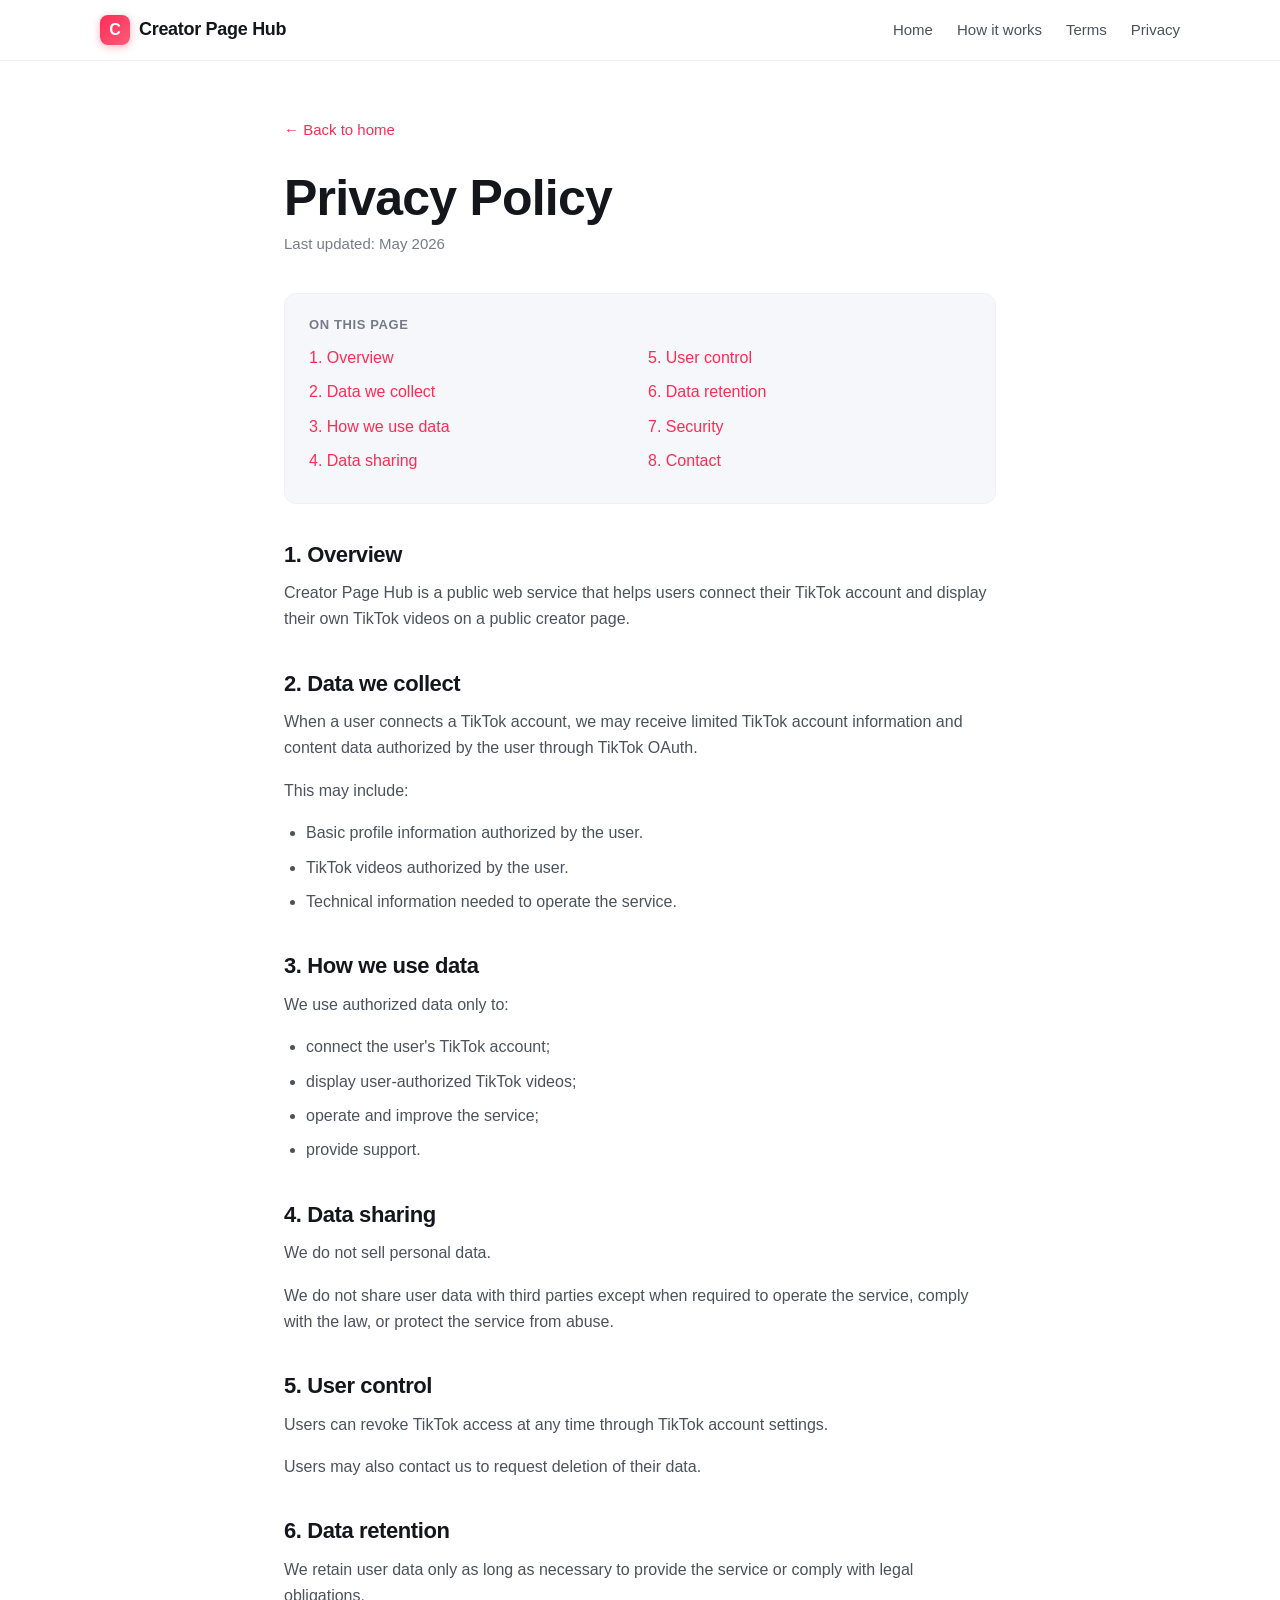
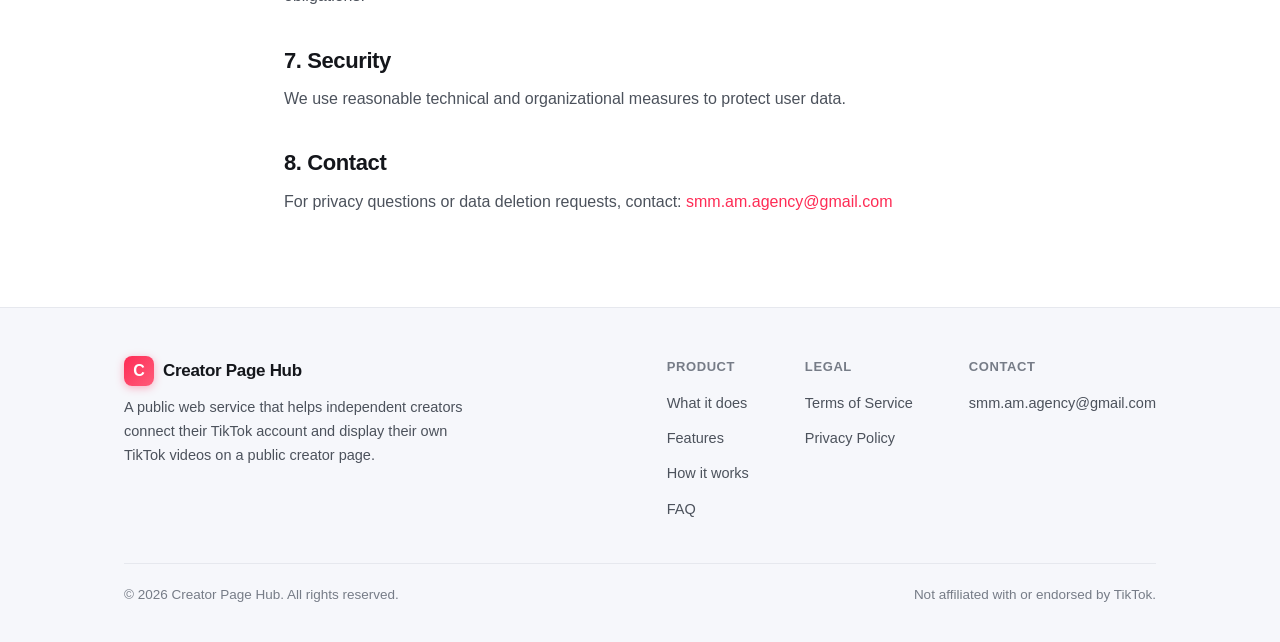
==== privacy.html @ 884001a1 "Creator Page Hub — public landing for TikTok creators (index, terms, privacy)" ====
<!DOCTYPE html>
<html lang="en">
<head>
  <meta charset="UTF-8" />
  <meta name="viewport" content="width=device-width, initial-scale=1.0" />
  <title>Privacy Policy — Creator Page Hub</title>
  <meta name="description" content="Privacy Policy for Creator Page Hub, a public web service that helps users connect their TikTok account and display their own TikTok videos on a public creator page." />

  <link rel="stylesheet" href="style.css" />
</head>
<body>

  <header class="site">
    <div class="container header-inner">
      <a class="brand" href="index.html"><span class="logo">C</span> Creator Page Hub</a>
      <nav class="main">
        <ul>
          <li><a href="index.html">Home</a></li>
          <li><a href="index.html#how-it-works">How it works</a></li>
          <li><a href="terms.html">Terms</a></li>
          <li><a href="privacy.html">Privacy</a></li>
        </ul>
      </nav>
    </div>
  </header>

  <main>
    <section class="legal">
      <div class="container legal-wrap">
        <a class="back-link" href="index.html">&larr; Back to home</a>
        <h1>Privacy Policy</h1>
        <p class="updated">Last updated: May 2026</p>

        <div class="legal-toc">
          <strong>On this page</strong>
          <ul>
            <li><a href="#overview">1. Overview</a></li>
            <li><a href="#collect">2. Data we collect</a></li>
            <li><a href="#use">3. How we use data</a></li>
            <li><a href="#sharing">4. Data sharing</a></li>
            <li><a href="#control">5. User control</a></li>
            <li><a href="#retention">6. Data retention</a></li>
            <li><a href="#security">7. Security</a></li>
            <li><a href="#contact">8. Contact</a></li>
          </ul>
        </div>

        <h2 id="overview">1. Overview</h2>
        <p>Creator Page Hub is a public web service that helps users connect their TikTok account and display their own TikTok videos on a public creator page.</p>

        <h2 id="collect">2. Data we collect</h2>
        <p>When a user connects a TikTok account, we may receive limited TikTok account information and content data authorized by the user through TikTok OAuth.</p>
        <p>This may include:</p>
        <ul>
          <li>Basic profile information authorized by the user.</li>
          <li>TikTok videos authorized by the user.</li>
          <li>Technical information needed to operate the service.</li>
        </ul>

        <h2 id="use">3. How we use data</h2>
        <p>We use authorized data only to:</p>
        <ul>
          <li>connect the user's TikTok account;</li>
          <li>display user-authorized TikTok videos;</li>
          <li>operate and improve the service;</li>
          <li>provide support.</li>
        </ul>

        <h2 id="sharing">4. Data sharing</h2>
        <p>We do not sell personal data.</p>
        <p>We do not share user data with third parties except when required to operate the service, comply with the law, or protect the service from abuse.</p>

        <h2 id="control">5. User control</h2>
        <p>Users can revoke TikTok access at any time through TikTok account settings.</p>
        <p>Users may also contact us to request deletion of their data.</p>

        <h2 id="retention">6. Data retention</h2>
        <p>We retain user data only as long as necessary to provide the service or comply with legal obligations.</p>

        <h2 id="security">7. Security</h2>
        <p>We use reasonable technical and organizational measures to protect user data.</p>

        <h2 id="contact">8. Contact</h2>
        <p>For privacy questions or data deletion requests, contact: <a href="mailto:smm.am.agency@gmail.com">smm.am.agency@gmail.com</a></p>
      </div>
    </section>
  </main>

  <footer class="site">
    <div class="container">
      <div class="footer-top">
        <div>
          <div class="brand"><span class="logo">C</span> Creator Page Hub</div>
          <p class="footer-about">A public web service that helps independent creators connect their TikTok account and display their own TikTok videos on a public creator page.</p>
        </div>
        <div class="footer-cols">
          <div class="footer-col">
            <h4>Product</h4>
            <ul>
              <li><a href="index.html#what">What it does</a></li>
              <li><a href="index.html#features">Features</a></li>
              <li><a href="index.html#how-it-works">How it works</a></li>
              <li><a href="index.html#faq">FAQ</a></li>
            </ul>
          </div>
          <div class="footer-col">
            <h4>Legal</h4>
            <ul>
              <li><a href="terms.html">Terms of Service</a></li>
              <li><a href="privacy.html">Privacy Policy</a></li>
            </ul>
          </div>
          <div class="footer-col">
            <h4>Contact</h4>
            <ul>
              <li><a href="mailto:smm.am.agency@gmail.com">smm.am.agency@gmail.com</a></li>
            </ul>
          </div>
        </div>
      </div>
      <div class="footer-bottom">
        <span>© 2026 Creator Page Hub. All rights reserved.</span>
        <span>Not affiliated with or endorsed by TikTok.</span>
      </div>
    </div>
  </footer>

</body>
</html>
---- style.css ----
:root {
  --bg: #ffffff;
  --bg-alt: #f6f7fb;
  --bg-dark: #0e1116;
  --text: #14161b;
  --text-soft: #4c525c;
  --text-mut: #767c87;
  --accent: #fe2c55;
  --accent-hover: #e02049;
  --cyan: #20c9d6;
  --ink: #0b1f3a;
  --border: #e6e8ee;
  --border-soft: #eef0f4;
  --maxw: 1080px;
  --radius: 12px;
  --shadow: 0 1px 2px rgba(16,22,30,.04), 0 8px 24px rgba(16,22,30,.06);
  --shadow-lg: 0 12px 48px rgba(16,22,30,.14);
}

* { box-sizing: border-box; }
html { scroll-behavior: smooth; }

body {
  margin: 0;
  font-family: -apple-system, BlinkMacSystemFont, "Segoe UI", Roboto, Helvetica, Arial, sans-serif;
  color: var(--text);
  background: var(--bg);
  line-height: 1.65;
  -webkit-font-smoothing: antialiased;
}

a { color: var(--accent); text-decoration: none; }
a:hover { text-decoration: underline; }

.container {
  max-width: var(--maxw);
  margin: 0 auto;
  padding: 0 24px;
}

.eyebrow {
  display: block;
  font-size: 13px;
  font-weight: 700;
  letter-spacing: 0.8px;
  text-transform: uppercase;
  color: var(--accent);
  margin: 0 0 12px;
}

/* ---------- Header ---------- */
header.site {
  position: sticky;
  top: 0;
  background: rgba(255, 255, 255, 0.92);
  border-bottom: 1px solid var(--border-soft);
  backdrop-filter: saturate(180%) blur(10px);
  z-index: 100;
}
.header-inner {
  display: flex;
  align-items: center;
  justify-content: space-between;
  flex-wrap: wrap;
  gap: 12px;
  padding: 15px 0;
}
.brand {
  display: inline-flex;
  align-items: center;
  gap: 9px;
  font-size: 18px;
  font-weight: 700;
  letter-spacing: -0.3px;
  color: var(--text);
}
.brand:hover { text-decoration: none; }
.brand .logo {
  width: 30px; height: 30px;
  border-radius: 8px;
  background: linear-gradient(135deg, var(--accent), #ff5c7a);
  display: inline-flex; align-items: center; justify-content: center;
  color: #fff; font-weight: 800; font-size: 16px;
  box-shadow: 0 2px 8px rgba(254,44,85,.35);
}
nav.main ul {
  list-style: none;
  display: flex;
  align-items: center;
  flex-wrap: wrap;
  gap: 24px;
  margin: 0;
  padding: 0;
}
nav.main a {
  color: var(--text-soft);
  font-size: 15px;
  font-weight: 500;
}
nav.main a:hover { color: var(--accent); text-decoration: none; }

/* ---------- Buttons ---------- */
.btn {
  display: inline-flex;
  align-items: center;
  gap: 8px;
  padding: 13px 24px;
  border-radius: 9px;
  font-weight: 600;
  font-size: 15.5px;
  border: 1px solid transparent;
  cursor: pointer;
  transition: transform .08s ease, background .15s ease, box-shadow .15s ease;
}
.btn:active { transform: translateY(1px); }
.btn-primary {
  background: var(--accent);
  color: #fff;
  box-shadow: 0 4px 14px rgba(254,44,85,.28);
}
.btn-primary:hover { background: var(--accent-hover); text-decoration: none; box-shadow: 0 6px 18px rgba(254,44,85,.34); }
.btn-secondary {
  background: #fff;
  color: var(--ink);
  border-color: var(--border);
}
.btn-secondary:hover { background: var(--bg-alt); text-decoration: none; }
.btn-sm { padding: 9px 18px; font-size: 14.5px; }
.btn-ghost { background: transparent; color: var(--ink); border-color: var(--border); }
.btn-ghost:hover { background: var(--bg-alt); text-decoration: none; }
.btn-row { display: flex; flex-wrap: wrap; gap: 12px; margin-top: 6px; }

/* ---------- Sections ---------- */
main section { padding: 76px 0; }
.divider { border-bottom: 1px solid var(--border-soft); }

h1 {
  font-size: clamp(32px, 5.2vw, 50px);
  line-height: 1.1;
  letter-spacing: -0.8px;
  margin: 0 0 18px;
}
h2 {
  font-size: clamp(24px, 3.6vw, 33px);
  line-height: 1.2;
  letter-spacing: -0.4px;
  margin: 0 0 16px;
}
h3 { font-size: 18px; font-weight: 600; margin: 0 0 8px; color: var(--text); }
p { color: var(--text-soft); margin: 0 0 16px; max-width: 720px; }
.lead { font-size: 18.5px; }
.section-head { max-width: 680px; margin-bottom: 40px; }
.section-head p { font-size: 17px; margin: 0; }

/* ---------- Hero ---------- */
.hero {
  background:
    radial-gradient(900px 420px at 85% -10%, rgba(254,44,85,.10), transparent 60%),
    radial-gradient(700px 380px at 5% 10%, rgba(32,201,214,.10), transparent 55%),
    linear-gradient(180deg, #fff 0%, var(--bg-alt) 100%);
  border-bottom: 1px solid var(--border-soft);
}
.hero-grid {
  display: grid;
  grid-template-columns: 1.1fr 0.9fr;
  gap: 56px;
  align-items: center;
}
.hero h1 { max-width: 11ch; }
.hero p.lead { color: var(--text-soft); max-width: 46ch; }
.badge {
  display: inline-flex;
  align-items: center;
  gap: 8px;
  background: #fff;
  border: 1px solid var(--border);
  color: var(--text-soft);
  font-size: 13px;
  font-weight: 600;
  letter-spacing: 0.2px;
  padding: 7px 14px;
  border-radius: 999px;
  margin-bottom: 22px;
  box-shadow: var(--shadow);
}
.badge .dot { width: 8px; height: 8px; border-radius: 50%; background: #18c07a; box-shadow: 0 0 0 3px rgba(24,192,122,.18); }
.hero-note { font-size: 13.5px; color: var(--text-mut); margin: 18px 0 0; }

/* Creator page mockup */
.mock {
  background: #fff;
  border: 1px solid var(--border);
  border-radius: 20px;
  box-shadow: var(--shadow-lg);
  padding: 22px;
  max-width: 360px;
  margin-left: auto;
}
.mock-bar { display: flex; gap: 6px; margin-bottom: 18px; }
.mock-bar i { width: 10px; height: 10px; border-radius: 50%; background: var(--border); display: inline-block; }
.mock-bar i:first-child { background: #ff5f57; }
.mock-bar i:nth-child(2) { background: #febc2e; }
.mock-bar i:nth-child(3) { background: #28c840; }
.mock-profile { display: flex; align-items: center; gap: 14px; margin-bottom: 6px; }
.mock-avatar {
  width: 56px; height: 56px; border-radius: 50%;
  background: linear-gradient(135deg, var(--accent), var(--cyan));
  flex: 0 0 auto;
}
.mock-name { font-weight: 700; font-size: 17px; color: var(--text); }
.mock-handle { font-size: 14px; color: var(--text-mut); }
.mock-stats { display: flex; gap: 22px; margin: 14px 0 18px; }
.mock-stats div { font-size: 13px; color: var(--text-mut); }
.mock-stats b { display: block; font-size: 16px; color: var(--text); }
.mock-grid { display: grid; grid-template-columns: repeat(3, 1fr); gap: 8px; }
.mock-grid span {
  display: block;
  aspect-ratio: 9 / 13;
  border-radius: 8px;
  background: linear-gradient(160deg, #f1f3f8, #e7eaf1);
  position: relative;
  overflow: hidden;
}
.mock-grid span::after {
  content: "";
  position: absolute; inset: 0;
  background: linear-gradient(135deg, rgba(254,44,85,.16), rgba(32,201,214,.16));
}
.mock-grid span:nth-child(2)::after { background: linear-gradient(135deg, rgba(32,201,214,.20), rgba(254,44,85,.10)); }
.mock-grid span:nth-child(4)::after { background: linear-gradient(135deg, rgba(254,44,85,.22), rgba(32,201,214,.08)); }
.mock-grid span:nth-child(6)::after { background: linear-gradient(135deg, rgba(32,201,214,.16), rgba(254,44,85,.18)); }
.mock-grid span::before {
  content: "▶";
  position: absolute; z-index: 1;
  left: 50%; top: 50%; transform: translate(-50%,-50%);
  color: rgba(255,255,255,.92); font-size: 14px;
}

/* ---------- Trust strip ---------- */
.trust { background: var(--bg-dark); color: #cfd4dc; }
.trust .container { padding-top: 26px; padding-bottom: 26px; }
.trust ul {
  list-style: none; margin: 0; padding: 0;
  display: flex; flex-wrap: wrap; gap: 14px 30px; justify-content: center;
}
.trust li { display: inline-flex; align-items: center; gap: 9px; font-size: 14.5px; font-weight: 500; }
.trust .check { color: var(--cyan); flex: 0 0 auto; }

/* ---------- Bullets / lists ---------- */
ul.plain { margin: 0 0 16px; padding-left: 22px; max-width: 720px; color: var(--text-soft); }
ul.plain li { margin-bottom: 10px; }

ul.checks { list-style: none; margin: 0; padding: 0; max-width: 720px; }
ul.checks li {
  position: relative;
  padding-left: 34px;
  margin-bottom: 14px;
  color: var(--text-soft);
}
ul.checks li::before {
  content: "✓";
  position: absolute; left: 0; top: 1px;
  width: 22px; height: 22px; border-radius: 6px;
  background: rgba(254,44,85,.10); color: var(--accent);
  display: inline-flex; align-items: center; justify-content: center;
  font-size: 13px; font-weight: 700;
}

/* ---------- Feature cards ---------- */
.cards {
  display: grid;
  grid-template-columns: repeat(auto-fit, minmax(240px, 1fr));
  gap: 18px;
}
.card {
  border: 1px solid var(--border);
  border-radius: var(--radius);
  padding: 26px 24px;
  background: var(--bg);
  box-shadow: var(--shadow);
}
.card .ico {
  width: 44px; height: 44px; border-radius: 11px;
  background: var(--bg-alt);
  display: inline-flex; align-items: center; justify-content: center;
  margin-bottom: 16px; color: var(--accent);
}
.card .num {
  display: inline-flex; align-items: center; justify-content: center;
  width: 38px; height: 38px; border-radius: 10px;
  background: linear-gradient(135deg, var(--accent), #ff5c7a);
  color: #fff; font-weight: 700; margin-bottom: 16px;
  box-shadow: 0 3px 10px rgba(254,44,85,.3);
}
.card p { margin: 0; font-size: 15px; }

.alt-bg { background: var(--bg-alt); }

/* ---------- Split (who it's for) ---------- */
.split { display: grid; grid-template-columns: 1fr 1fr; gap: 48px; align-items: center; }
.audience { display: grid; grid-template-columns: 1fr 1fr; gap: 12px; }
.pill {
  background: #fff; border: 1px solid var(--border); border-radius: 10px;
  padding: 16px 18px; font-weight: 600; font-size: 15px; color: var(--text);
  box-shadow: var(--shadow);
}
.pill span { display: block; font-weight: 400; font-size: 13.5px; color: var(--text-mut); margin-top: 2px; }

/* ---------- FAQ ---------- */
.faq { max-width: 760px; }
.faq details {
  border: 1px solid var(--border);
  border-radius: 10px;
  padding: 0 20px;
  margin-bottom: 12px;
  background: #fff;
}
.faq summary {
  list-style: none;
  cursor: pointer;
  padding: 18px 0;
  font-weight: 600;
  font-size: 16px;
  color: var(--text);
  display: flex;
  justify-content: space-between;
  align-items: center;
  gap: 16px;
}
.faq summary::-webkit-details-marker { display: none; }
.faq summary::after { content: "+"; color: var(--accent); font-size: 22px; font-weight: 400; line-height: 1; }
.faq details[open] summary::after { content: "–"; }
.faq details p { margin: 0 0 18px; font-size: 15px; }

/* ---------- CTA band ---------- */
.cta { background: linear-gradient(135deg, #14161b, #1d212b); color: #fff; }
.cta .container { text-align: center; }
.cta h2 { color: #fff; }
.cta p { color: #b9bfc9; margin: 0 auto 26px; max-width: 560px; font-size: 17px; }
.cta .btn-row { justify-content: center; }
.cta .btn-secondary { background: rgba(255,255,255,.08); color: #fff; border-color: rgba(255,255,255,.18); }
.cta .btn-secondary:hover { background: rgba(255,255,255,.14); }

/* ---------- Footer ---------- */
footer.site { padding: 48px 0 36px; background: var(--bg-alt); border-top: 1px solid var(--border); }
.footer-top { display: flex; flex-wrap: wrap; justify-content: space-between; gap: 28px; }
.footer-top .brand { font-size: 17px; margin-bottom: 10px; }
.footer-about { max-width: 360px; font-size: 14.5px; color: var(--text-soft); margin: 0; }
.footer-col h4 { font-size: 13px; text-transform: uppercase; letter-spacing: .6px; color: var(--text-mut); margin: 0 0 12px; }
.footer-col ul { list-style: none; margin: 0; padding: 0; }
.footer-col li { margin-bottom: 9px; }
.footer-col a { color: var(--text-soft); font-size: 14.5px; }
.footer-cols { display: flex; gap: 56px; flex-wrap: wrap; }
.footer-bottom {
  margin-top: 32px; padding-top: 20px; border-top: 1px solid var(--border);
  display: flex; flex-wrap: wrap; justify-content: space-between; gap: 10px;
  font-size: 13.5px; color: var(--text-mut);
}

/* ---------- Legal pages ---------- */
.legal { padding: 56px 0 76px; }
.legal-wrap { max-width: 760px; }
.legal h1 { margin-bottom: 6px; }
.legal .updated { color: var(--text-mut); font-size: 15px; margin-bottom: 36px; }
.legal h2 { font-size: 22px; margin-top: 38px; margin-bottom: 12px; }
.legal p, .legal li { color: var(--text-soft); }
.legal ul { padding-left: 22px; max-width: 720px; }
.legal ul li { margin-bottom: 8px; }
.back-link { display: inline-flex; align-items: center; gap: 6px; margin-bottom: 28px; font-size: 15px; font-weight: 500; }
.legal-toc {
  background: var(--bg-alt); border: 1px solid var(--border-soft);
  border-radius: 12px; padding: 20px 24px; margin-bottom: 8px;
}
.legal-toc strong { display: block; font-size: 13px; text-transform: uppercase; letter-spacing: .6px; color: var(--text-mut); margin-bottom: 10px; }
.legal-toc ul { list-style: none; margin: 0; padding: 0; columns: 2; }
.legal-toc li { margin-bottom: 7px; }

/* ---------- Responsive ---------- */
@media (max-width: 860px) {
  .hero-grid { grid-template-columns: 1fr; gap: 40px; }
  .mock { margin: 0 auto; }
  .split { grid-template-columns: 1fr; gap: 28px; }
}
@media (max-width: 640px) {
  main section { padding: 52px 0; }
  .header-inner { justify-content: center; text-align: center; }
  nav.main ul { justify-content: center; gap: 16px; }
  .footer-top { justify-content: flex-start; }
  .footer-cols { gap: 36px; }
  .legal-toc ul { columns: 1; }
}
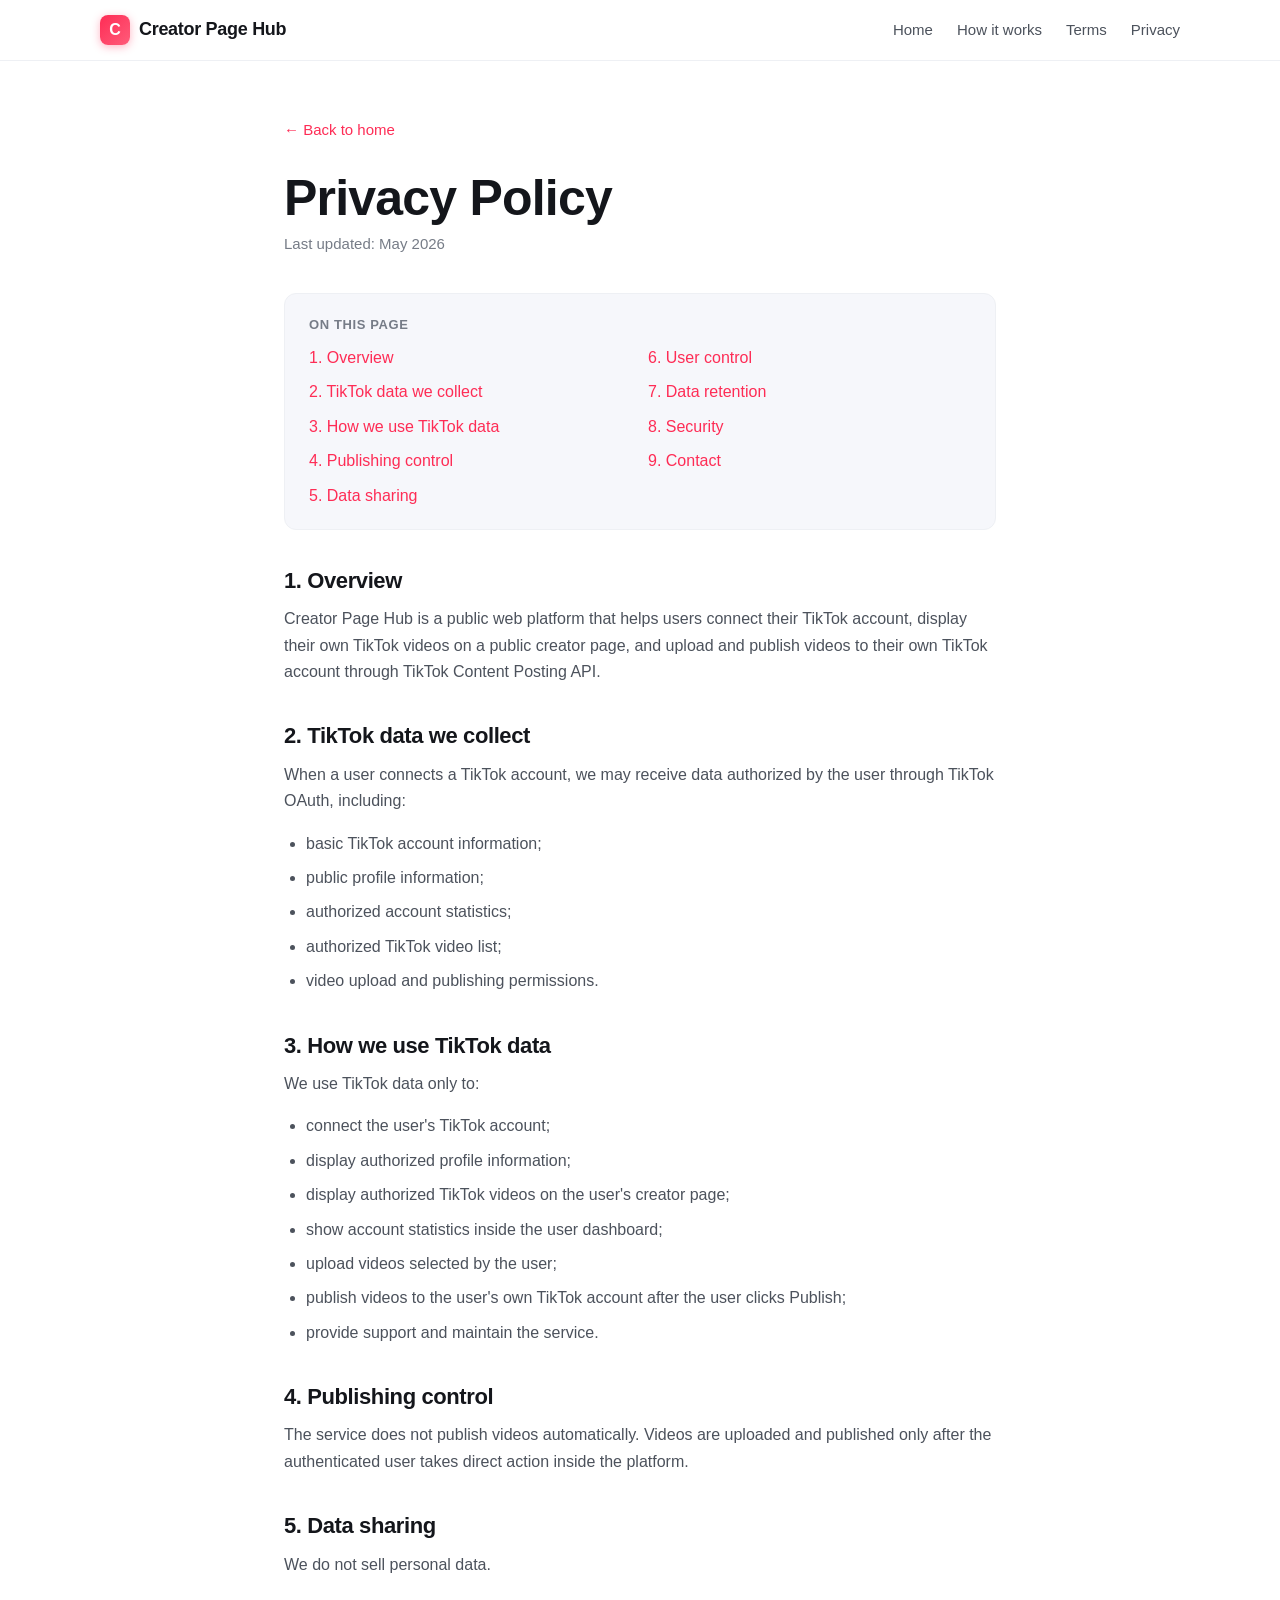
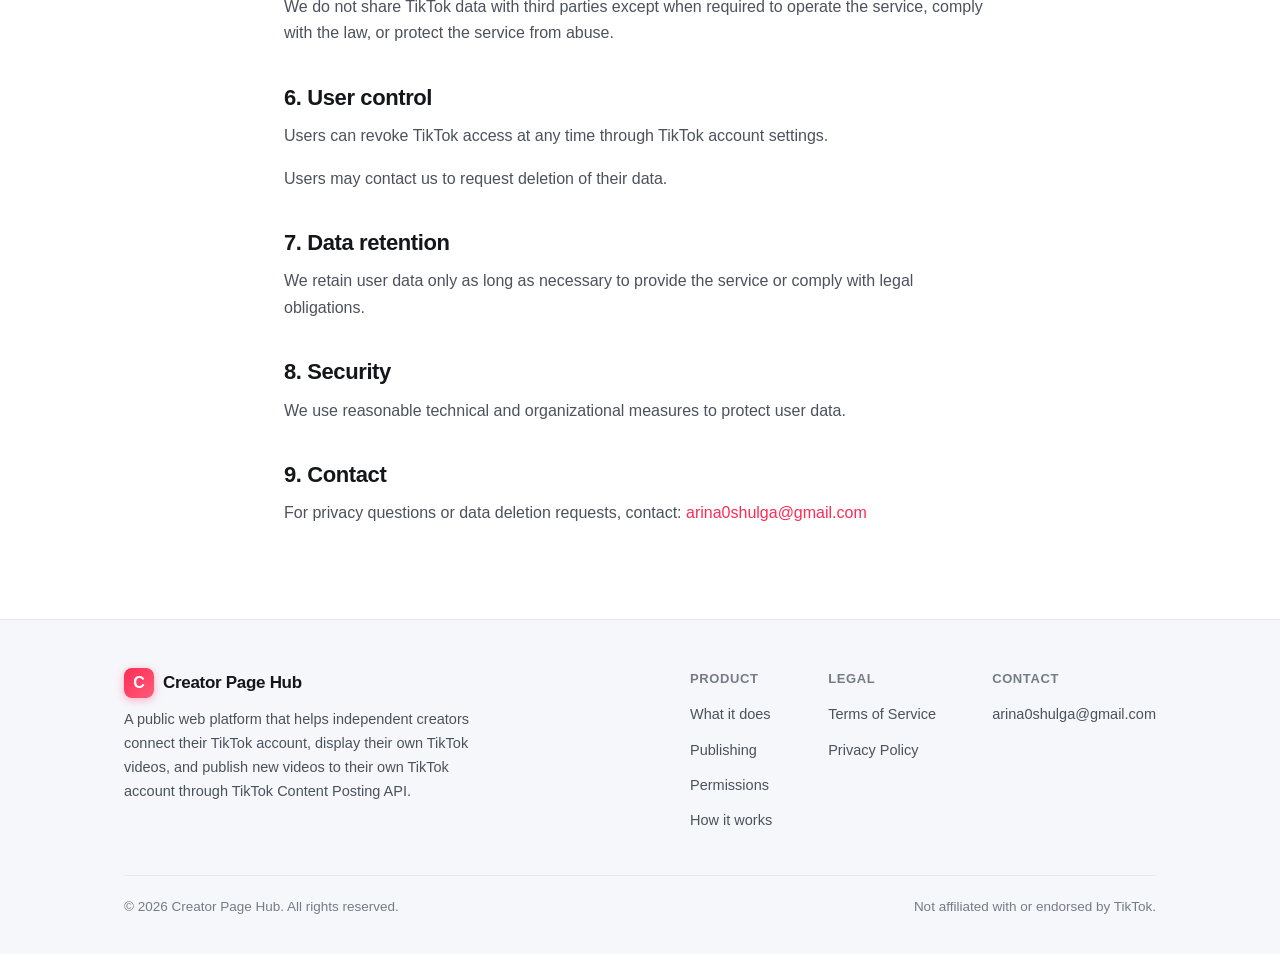
==== commit e047f6ef: "Update site for TikTok Content Posting API: publishing, permissions, 5-step flow, user control; upda" ====
--- a/privacy.html
+++ b/privacy.html
@@ -4,7 +4,7 @@
   <meta charset="UTF-8" />
   <meta name="viewport" content="width=device-width, initial-scale=1.0" />
   <title>Privacy Policy — Creator Page Hub</title>
-  <meta name="description" content="Privacy Policy for Creator Page Hub, a public web service that helps users connect their TikTok account and display their own TikTok videos on a public creator page." />
+  <meta name="description" content="Privacy Policy for Creator Page Hub, a public web platform that helps users connect their TikTok account, display their own TikTok videos, and publish videos to their own TikTok account through the TikTok Content Posting API." />
 
   <link rel="stylesheet" href="style.css" />
 </head>
@@ -35,53 +35,61 @@
           <strong>On this page</strong>
           <ul>
             <li><a href="#overview">1. Overview</a></li>
-            <li><a href="#collect">2. Data we collect</a></li>
-            <li><a href="#use">3. How we use data</a></li>
-            <li><a href="#sharing">4. Data sharing</a></li>
-            <li><a href="#control">5. User control</a></li>
-            <li><a href="#retention">6. Data retention</a></li>
-            <li><a href="#security">7. Security</a></li>
-            <li><a href="#contact">8. Contact</a></li>
+            <li><a href="#collect">2. TikTok data we collect</a></li>
+            <li><a href="#use">3. How we use TikTok data</a></li>
+            <li><a href="#publishing">4. Publishing control</a></li>
+            <li><a href="#sharing">5. Data sharing</a></li>
+            <li><a href="#control">6. User control</a></li>
+            <li><a href="#retention">7. Data retention</a></li>
+            <li><a href="#security">8. Security</a></li>
+            <li><a href="#contact">9. Contact</a></li>
           </ul>
         </div>
 
         <h2 id="overview">1. Overview</h2>
-        <p>Creator Page Hub is a public web service that helps users connect their TikTok account and display their own TikTok videos on a public creator page.</p>
+        <p>Creator Page Hub is a public web platform that helps users connect their TikTok account, display their own TikTok videos on a public creator page, and upload and publish videos to their own TikTok account through TikTok Content Posting API.</p>
 
-        <h2 id="collect">2. Data we collect</h2>
-        <p>When a user connects a TikTok account, we may receive limited TikTok account information and content data authorized by the user through TikTok OAuth.</p>
-        <p>This may include:</p>
+        <h2 id="collect">2. TikTok data we collect</h2>
+        <p>When a user connects a TikTok account, we may receive data authorized by the user through TikTok OAuth, including:</p>
         <ul>
-          <li>Basic profile information authorized by the user.</li>
-          <li>TikTok videos authorized by the user.</li>
-          <li>Technical information needed to operate the service.</li>
+          <li>basic TikTok account information;</li>
+          <li>public profile information;</li>
+          <li>authorized account statistics;</li>
+          <li>authorized TikTok video list;</li>
+          <li>video upload and publishing permissions.</li>
         </ul>
 
-        <h2 id="use">3. How we use data</h2>
-        <p>We use authorized data only to:</p>
+        <h2 id="use">3. How we use TikTok data</h2>
+        <p>We use TikTok data only to:</p>
         <ul>
           <li>connect the user's TikTok account;</li>
-          <li>display user-authorized TikTok videos;</li>
-          <li>operate and improve the service;</li>
-          <li>provide support.</li>
+          <li>display authorized profile information;</li>
+          <li>display authorized TikTok videos on the user's creator page;</li>
+          <li>show account statistics inside the user dashboard;</li>
+          <li>upload videos selected by the user;</li>
+          <li>publish videos to the user's own TikTok account after the user clicks Publish;</li>
+          <li>provide support and maintain the service.</li>
         </ul>
 
-        <h2 id="sharing">4. Data sharing</h2>
+        <h2 id="publishing">4. Publishing control</h2>
+        <p>The service does not publish videos automatically. Videos are uploaded and published only after the authenticated user takes direct action inside the platform.</p>
+
+        <h2 id="sharing">5. Data sharing</h2>
         <p>We do not sell personal data.</p>
-        <p>We do not share user data with third parties except when required to operate the service, comply with the law, or protect the service from abuse.</p>
+        <p>We do not share TikTok data with third parties except when required to operate the service, comply with the law, or protect the service from abuse.</p>
 
-        <h2 id="control">5. User control</h2>
+        <h2 id="control">6. User control</h2>
         <p>Users can revoke TikTok access at any time through TikTok account settings.</p>
-        <p>Users may also contact us to request deletion of their data.</p>
+        <p>Users may contact us to request deletion of their data.</p>
 
-        <h2 id="retention">6. Data retention</h2>
+        <h2 id="retention">7. Data retention</h2>
         <p>We retain user data only as long as necessary to provide the service or comply with legal obligations.</p>
 
-        <h2 id="security">7. Security</h2>
+        <h2 id="security">8. Security</h2>
         <p>We use reasonable technical and organizational measures to protect user data.</p>
 
-        <h2 id="contact">8. Contact</h2>
-        <p>For privacy questions or data deletion requests, contact: <a href="mailto:smm.am.agency@gmail.com">smm.am.agency@gmail.com</a></p>
+        <h2 id="contact">9. Contact</h2>
+        <p>For privacy questions or data deletion requests, contact: <a href="mailto:arina0shulga@gmail.com">arina0shulga@gmail.com</a></p>
       </div>
     </section>
   </main>
@@ -91,16 +99,16 @@
       <div class="footer-top">
         <div>
           <div class="brand"><span class="logo">C</span> Creator Page Hub</div>
-          <p class="footer-about">A public web service that helps independent creators connect their TikTok account and display their own TikTok videos on a public creator page.</p>
+          <p class="footer-about">A public web platform that helps independent creators connect their TikTok account, display their own TikTok videos, and publish new videos to their own TikTok account through TikTok Content Posting API.</p>
         </div>
         <div class="footer-cols">
           <div class="footer-col">
             <h4>Product</h4>
             <ul>
               <li><a href="index.html#what">What it does</a></li>
-              <li><a href="index.html#features">Features</a></li>
+              <li><a href="index.html#publishing">Publishing</a></li>
+              <li><a href="index.html#permissions">Permissions</a></li>
               <li><a href="index.html#how-it-works">How it works</a></li>
-              <li><a href="index.html#faq">FAQ</a></li>
             </ul>
           </div>
           <div class="footer-col">
@@ -113,7 +121,7 @@
           <div class="footer-col">
             <h4>Contact</h4>
             <ul>
-              <li><a href="mailto:smm.am.agency@gmail.com">smm.am.agency@gmail.com</a></li>
+              <li><a href="mailto:arina0shulga@gmail.com">arina0shulga@gmail.com</a></li>
             </ul>
           </div>
         </div>
--- a/style.css
+++ b/style.css
@@ -294,6 +294,21 @@
 }
 .card p { margin: 0; font-size: 15px; }
 
+/* Permission scope cards */
+.perm h3 {
+  display: inline-block;
+  font-family: ui-monospace, SFMono-Regular, Menlo, Consolas, monospace;
+  font-size: 14.5px;
+  font-weight: 600;
+  color: var(--accent);
+  background: rgba(254,44,85,.08);
+  border: 1px solid rgba(254,44,85,.16);
+  padding: 5px 11px;
+  border-radius: 7px;
+  margin: 0 0 14px;
+}
+.perm-note { margin-top: 26px; font-size: 15px; max-width: 760px; }
+
 .alt-bg { background: var(--bg-alt); }
 
 /* ---------- Split (who it's for) ---------- */
